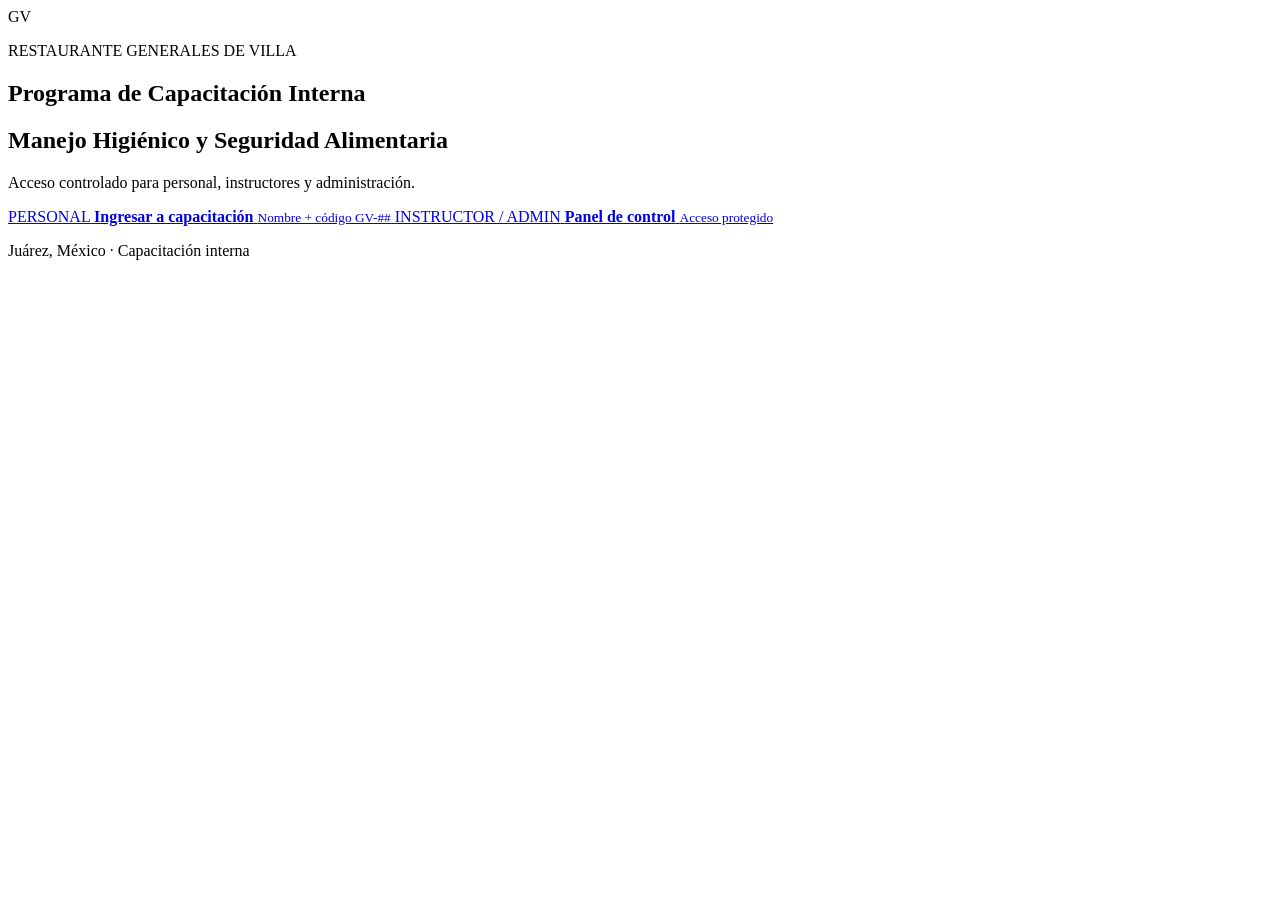
==== index.html @ 9450e0b2 "Crear portada inicial de la plataforma" ====
<!DOCTYPE html>
<html lang="es">
<head>
  <meta charset="UTF-8">
  <meta name="viewport" content="width=device-width, initial-scale=1.0">
  <title>Generales de Villa | Capacitación Interna</title>
  <link rel="stylesheet" href="css/styles.css">
</head>
<body>
  <main class="landing">
    <section class="hero-card">
      <div class="brand-mark" aria-label="Generales de Villa">GV</div>
      <p class="eyebrow">RESTAURANTE GENERALES DE VILLA</p>
      <h1>Programa de Capacitación Interna</h1>
      <h2>Manejo Higiénico y Seguridad Alimentaria</h2>
      <p class="lead">Acceso controlado para personal, instructores y administración.</p>

      <div class="access-grid">
        <a class="access-card" href="student/">
          <span class="access-label">PERSONAL</span>
          <strong>Ingresar a capacitación</strong>
          <small>Nombre + código GV-##</small>
        </a>
        <a class="access-card" href="admin/">
          <span class="access-label">INSTRUCTOR / ADMIN</span>
          <strong>Panel de control</strong>
          <small>Acceso protegido</small>
        </a>
      </div>

      <p class="footer-note">Juárez, México · Capacitación interna</p>
    </section>
  </main>
  <script src="js/app.js"></script>
</body>
</html>
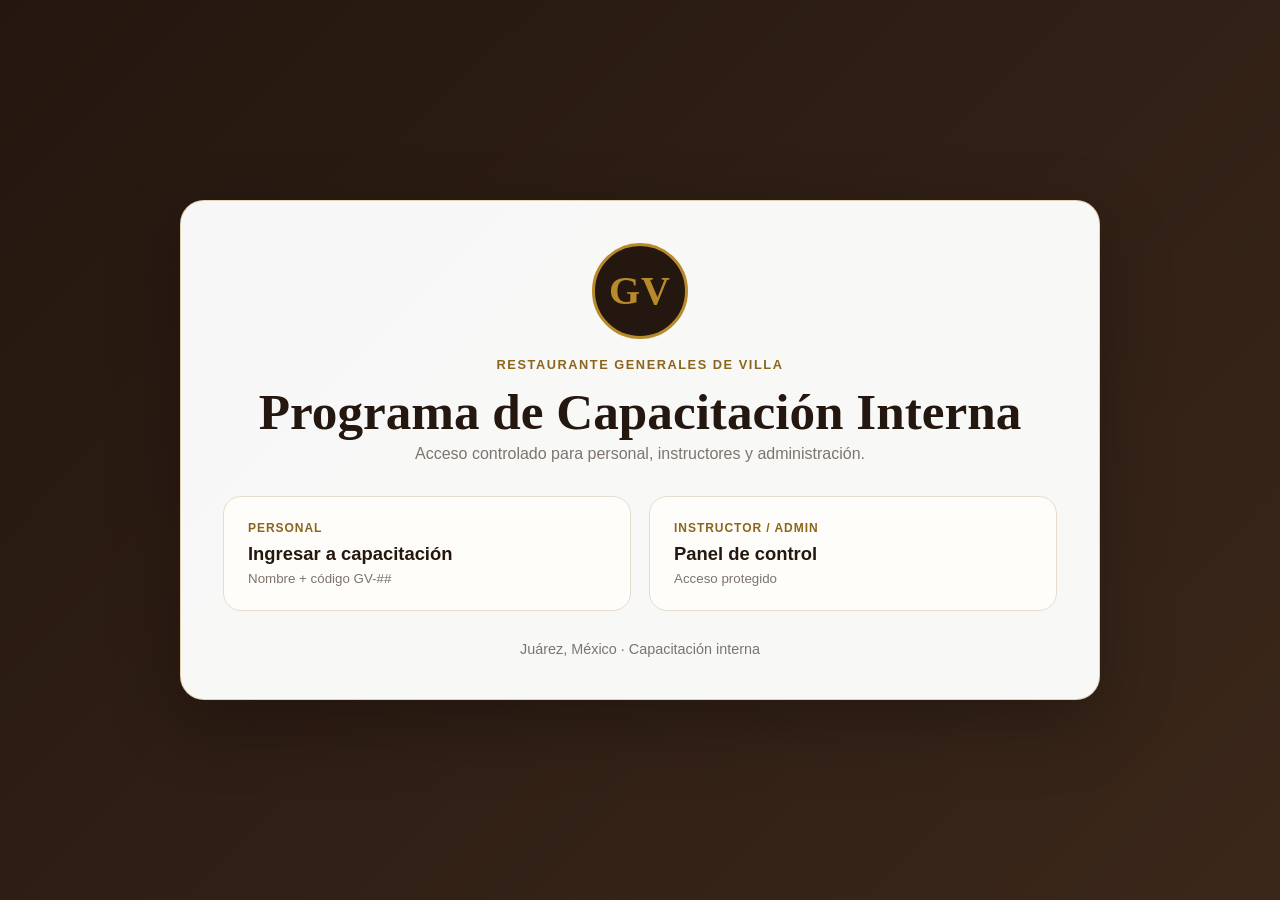
==== commit bc46734f: "Simplificar portada general de capacitación" ====
--- a/index.html
+++ b/index.html
@@ -12,7 +12,6 @@
       <div class="brand-mark" aria-label="Generales de Villa">GV</div>
       <p class="eyebrow">RESTAURANTE GENERALES DE VILLA</p>
       <h1>Programa de Capacitación Interna</h1>
-      <h2>Manejo Higiénico y Seguridad Alimentaria</h2>
       <p class="lead">Acceso controlado para personal, instructores y administración.</p>
 
       <div class="access-grid">
@@ -33,4 +32,4 @@
   </main>
   <script src="js/app.js"></script>
 </body>
-</html>
+</html>
--- a/css/styles.css
+++ b/css/styles.css
@@ -0,0 +1,187 @@
+:root {
+  --gold: #b88a2b;
+  --gold-dark: #8c651c;
+  --brown: #24170f;
+  --brown-2: #3b271a;
+  --cream: #f2e8d5;
+  --white: #ffffff;
+  --black: #111111;
+  --muted: #7d746d;
+}
+
+* { box-sizing: border-box; }
+html, body { margin: 0; padding: 0; }
+body {
+  font-family: Arial, Helvetica, sans-serif;
+  background: linear-gradient(135deg, var(--brown), var(--brown-2));
+  color: var(--black);
+  min-height: 100vh;
+}
+
+.landing {
+  min-height: 100vh;
+  display: grid;
+  place-items: center;
+  padding: 24px;
+}
+
+.hero-card {
+  width: min(920px, 100%);
+  background: rgba(255,255,255,0.97);
+  border: 1px solid rgba(184,138,43,0.35);
+  border-radius: 24px;
+  padding: 42px;
+  box-shadow: 0 24px 70px rgba(0,0,0,0.28);
+  text-align: center;
+}
+
+.brand-mark {
+  width: 96px;
+  height: 96px;
+  margin: 0 auto 18px;
+  border-radius: 50%;
+  display: grid;
+  place-items: center;
+  background: var(--brown);
+  color: var(--gold);
+  border: 3px solid var(--gold);
+  font-family: Georgia, 'Times New Roman', serif;
+  font-weight: 700;
+  font-size: 40px;
+  letter-spacing: 1px;
+}
+
+.eyebrow {
+  margin: 0 0 10px;
+  color: var(--gold-dark);
+  font-weight: 700;
+  letter-spacing: 0.12em;
+  font-size: 0.8rem;
+}
+
+h1 {
+  margin: 0;
+  font-family: Georgia, 'Times New Roman', serif;
+  font-size: clamp(2rem, 4vw, 3.4rem);
+  color: var(--brown);
+}
+
+h2 {
+  margin: 10px 0 14px;
+  color: var(--gold-dark);
+  font-size: clamp(1.15rem, 2.5vw, 1.8rem);
+}
+
+.lead {
+  margin: 0 auto 30px;
+  color: var(--muted);
+  max-width: 620px;
+  line-height: 1.6;
+}
+
+.access-grid {
+  display: grid;
+  grid-template-columns: repeat(2, minmax(0,1fr));
+  gap: 18px;
+  margin-top: 28px;
+}
+
+.access-card {
+  text-decoration: none;
+  border: 1px solid #e5dccd;
+  background: #fffdfa;
+  border-radius: 18px;
+  padding: 24px;
+  color: var(--brown);
+  text-align: left;
+  transition: transform .18s ease, box-shadow .18s ease, border-color .18s ease;
+}
+
+.access-card:hover {
+  transform: translateY(-3px);
+  box-shadow: 0 12px 28px rgba(0,0,0,.10);
+  border-color: var(--gold);
+}
+
+.access-card strong,
+.access-card small,
+.access-label { display: block; }
+.access-label {
+  color: var(--gold-dark);
+  font-size: .75rem;
+  font-weight: 800;
+  letter-spacing: .08em;
+  margin-bottom: 8px;
+}
+.access-card strong { font-size: 1.15rem; margin-bottom: 6px; }
+.access-card small { color: var(--muted); }
+
+.footer-note {
+  margin: 30px 0 0;
+  font-size: .9rem;
+  color: var(--muted);
+}
+
+.page-shell {
+  min-height: 100vh;
+  padding: 24px;
+}
+
+.panel {
+  width: min(1100px, 100%);
+  margin: 0 auto;
+  background: rgba(255,255,255,.98);
+  border-radius: 22px;
+  padding: 28px;
+  box-shadow: 0 24px 60px rgba(0,0,0,.24);
+}
+
+.form-grid { display: grid; gap: 14px; }
+label { font-weight: 700; color: var(--brown); }
+input {
+  width: 100%;
+  padding: 13px 14px;
+  border-radius: 12px;
+  border: 1px solid #cfc5b6;
+  font: inherit;
+}
+button, .button {
+  display: inline-block;
+  border: 0;
+  border-radius: 12px;
+  padding: 13px 18px;
+  background: var(--gold);
+  color: var(--white);
+  font-weight: 800;
+  cursor: pointer;
+  text-decoration: none;
+}
+.button.secondary { background: var(--brown); }
+
+.topbar {
+  display: flex;
+  align-items: center;
+  justify-content: space-between;
+  gap: 16px;
+  margin-bottom: 24px;
+}
+
+.module-list { display: grid; gap: 14px; }
+.module-card {
+  border: 1px solid #e3d9ca;
+  border-radius: 16px;
+  padding: 18px;
+  background: #fffdf9;
+}
+.module-card.locked { opacity: .55; }
+.status { font-weight: 800; }
+.status.ok { color: #2d6b36; }
+.status.locked { color: #8b6d52; }
+.status.warn { color: #9a5d00; }
+
+@media (max-width: 720px) {
+  .hero-card { padding: 28px 20px; }
+  .access-grid { grid-template-columns: 1fr; }
+  .topbar { align-items: flex-start; flex-direction: column; }
+  .panel { padding: 20px; }
+}
